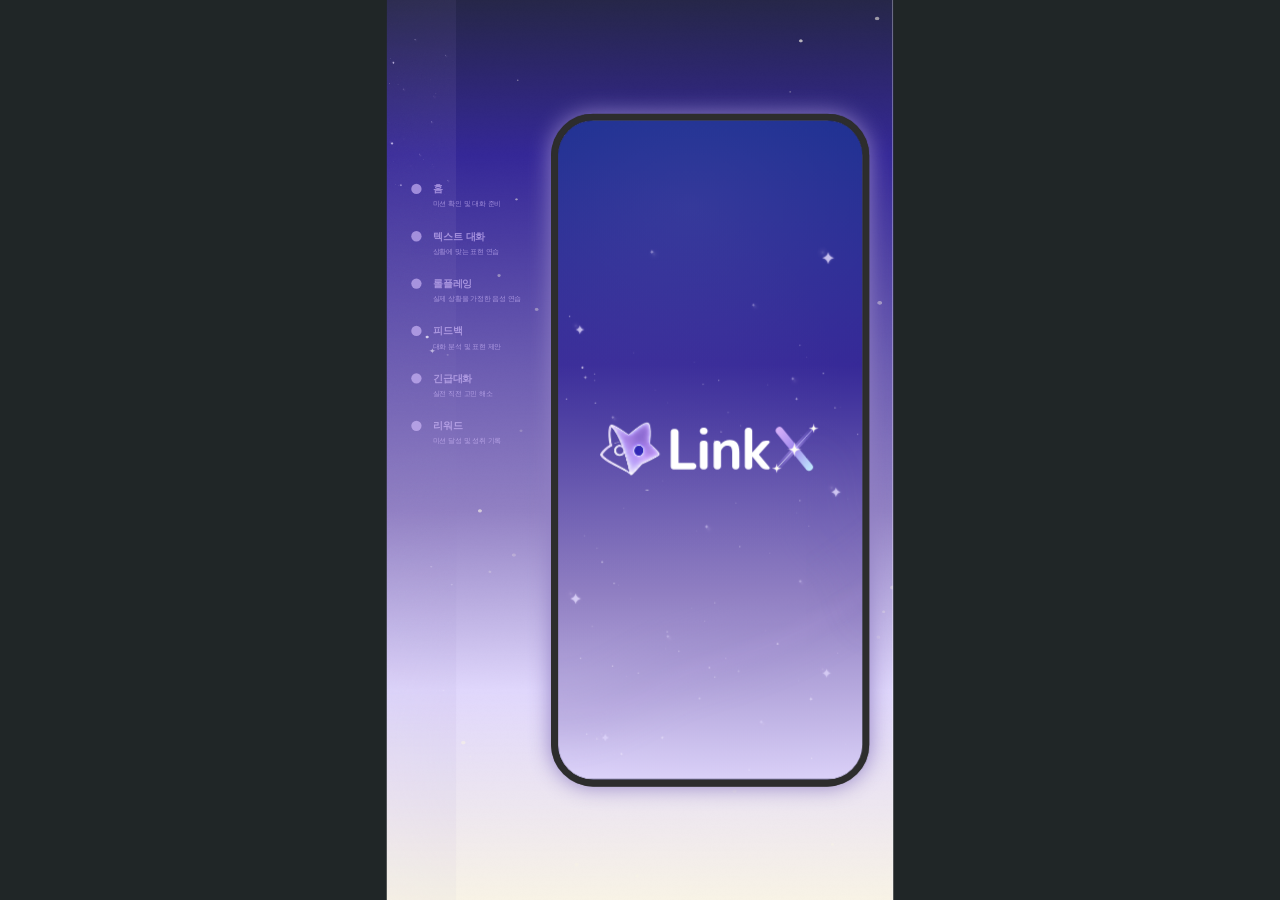
==== index.html @ 9f81b7de "feat: apply Figma portrait exhibition composition and unified bezel" ====
<!doctype html><html lang="ko"><meta charset="utf-8"><meta name="viewport" content="width=device-width,initial-scale=1"><title>LinkX · Prototype</title><style>
*{box-sizing:border-box}body{margin:0;background:#f3f4f7;color:#252631;font:14px system-ui,sans-serif;display:grid;grid-template-columns:310px 1fr;height:100vh;height:100dvh;overflow:hidden;grid-template-rows:minmax(0,1fr)}aside{background:white;border-right:1px solid #e2e3e8;display:flex;flex-direction:column;min-height:0}header{padding:22px 20px 14px}h1{margin:0;font-size:24px}small{color:#737580}input{margin:0 16px 12px;padding:10px;border:1px solid #ddd;border-radius:8px}nav{flex:1;min-height:0;overflow-y:auto;padding:0 12px 20px}h3{font-size:12px;color:#777;margin:20px 8px 6px}button{font:inherit;cursor:pointer}nav button{display:block;width:100%;text-align:left;border:none;background:none;padding:9px 12px;border-radius:7px;color:#343440}nav button[hidden],nav section[hidden]{display:none}nav button:hover,nav button.active{background:#e9e9f7;color:#5146a5}main{min-height:0;min-width:0;display:grid;grid-template-rows:auto minmax(0,1fr) auto;overflow:hidden} .bar{width:100%;display:flex;gap:8px;align-items:center;padding:12px 20px;background:white;border-bottom:1px solid #ddd}.bar strong{flex:1}.bar button,.bar a{background:#fff;border:1px solid #ddd;padding:7px 10px;border-radius:7px;color:inherit;text-decoration:none}#stage{position:relative;width:100%;height:100%;min-height:0;min-width:0;overflow:hidden}iframe{position:absolute;left:50%;top:50%;border:0;background:white;width:390px;height:844px;box-shadow:0 12px 36px #0002;flex-shrink:0;transform-origin:center;border-radius:12px}#note{padding:8px 16px;color:#666;font-size:12px;text-align:center} @media(max-width:650px){body{grid-template-columns:150px 1fr}header{padding:12px}nav{padding:0 4px}nav button{font-size:12px}.bar{padding:8px;flex-wrap:wrap}.bar strong{width:100%;flex:auto}}
body{grid-template-columns:236px 1fr;background:#f4f3f7}#exhibit{display:contents}aside{background:transparent;border:0;padding:24px 14px 18px 20px}header{padding:12px 12px 24px}header h1{font-size:29px;letter-spacing:-1.3px}header small{font-size:12px;color:#777282}#search{display:none}nav{padding:0;overflow:auto}nav section{margin-bottom:6px}nav h3{display:none}nav button{padding:13px 16px;border-radius:12px;font-size:14px;font-weight:550}nav button.active{background:#e4dff6;color:#352897}.bar{background:transparent;border:0;padding:24px 28px 8px}.bar strong{font-size:16px}.bar button,.bar a{border-color:#e0dce8;border-radius:10px}#note{padding:12px 20px 20px}iframe{border-radius:44px;box-shadow:0 18px 56px #26204422;clip-path:inset(0 round 44px)}#guide{position:absolute;left:calc(50% + 215px);top:50%;transform:translateY(-50%);width:195px;color:#51476c;display:none}#guide h2{font-size:19px;line-height:1.45;margin:0 0 10px}#guide p{font-size:13px;line-height:1.7;margin:0;color:#777282}#guide.on{display:block}@media(max-width:1050px){#guide.on{display:none}}@media(max-width:650px){body{grid-template-columns:112px 1fr}aside{padding:8px 4px}header{padding:12px 6px}header h1{font-size:21px}nav button{padding:10px 7px;font-size:12px}.bar{padding:8px}.bar strong{font-size:13px}}@media (orientation:portrait){body{display:block;position:relative;overflow:hidden}#exhibit{display:block;position:absolute;width:1080px;height:1920px;left:50%;top:50%;transform:translate(-50%,-50%) scale(var(--exhibit-scale,1));transform-origin:center;background:#f4f3f7}#exhibit aside{position:absolute;inset:0;display:block;padding:0;pointer-events:none}#exhibit header{position:absolute;left:0;right:0;top:120px;text-align:center;padding:0}#exhibit header h1{font-size:76px;letter-spacing:-5px}#exhibit header small{font-size:24px}#exhibit nav{position:absolute;left:26px;top:655px;width:213px;pointer-events:auto}#exhibit nav button{font-size:25px;padding:25px 18px;border-radius:20px;margin:3px 0}#exhibit main{position:absolute;inset:0;display:block;pointer-events:none;overflow:visible}#exhibit #stage{position:absolute;inset:0;width:1080px;height:1920px;overflow:visible;pointer-events:none}#exhibit iframe{pointer-events:auto}#exhibit #guide.on{display:block;left:840px;top:960px;width:210px}#exhibit #guide h2{font-size:28px;word-break:keep-all}#exhibit #guide p{font-size:22px;word-break:keep-all}#exhibit .bar{position:absolute;top:1598px;left:265px;width:550px;z-index:2;justify-content:center;padding:0;gap:12px;pointer-events:auto}#exhibit .bar strong,#exhibit #resume,#exhibit #external{display:none}#exhibit .bar button{font-size:24px;padding:16px 30px;border-radius:30px}#exhibit #note{position:absolute;top:1720px;left:265px;width:550px;font-size:20px;line-height:1.6;padding:0}#exhibit #note:empty{display:none}}iframe{transform:translate(-50%,-50%) scale(var(--phone-scale,.8))}@media (orientation:portrait){iframe{transform:translate(-50%,-50%) scale(1.410256)}}
#phone.lx-route-in{opacity:0;z-index:3;pointer-events:none;transition:opacity 180ms ease-out}#phone.lx-route-in.lx-route-show{opacity:1}.lx-route-previous{z-index:2;pointer-events:none!important;opacity:1!important}@media(prefers-reduced-motion:reduce){#phone.lx-route-in{transition:none}}
#splashOverlay{z-index:4;opacity:1;transition:opacity .6s cubic-bezier(.4,0,.2,1);pointer-events:none;background:#192d90}#splashOverlay.fade-out{opacity:0}@media(prefers-reduced-motion:reduce){#splashOverlay{transition:none}}

/* Exhibition composition — Figma 2160 × 3840, uniformly fitted. */
body{display:block;position:relative;background:#202627;overflow:hidden}
#exhibit{display:block;position:absolute;width:2160px;height:3840px;left:50%;top:50%;transform:translate(-50%,-50%) scale(var(--exhibit-scale,1));transform-origin:center;background:url('assets/exhibition/nebula.png') 0 0/2160px 3840px no-repeat,linear-gradient(180deg,#202627 0%,#352897 23.05%,#9180c3 59.62%,#e0d7fc 78.37%,#f8f3e6 100%);overflow:hidden}
#exhibit:before{content:"";position:absolute;inset:0;background:url('assets/exhibition/stars.png') 295px 0/1865px 3840px no-repeat;pointer-events:none}
#exhibit aside{position:absolute;inset:0;display:block;padding:0;pointer-events:none}
#exhibit header,#exhibit .bar,#exhibit #note,#exhibit #guide,#exhibit #search{display:none!important}
#exhibit nav{position:absolute;left:104px;top:781px;width:485.65px;padding:0;overflow:visible;pointer-events:auto}
#exhibit nav section{display:grid;gap:0;margin:0}
#exhibit nav button{position:relative;display:flex;flex-direction:column;justify-content:flex-start;align-items:flex-start;width:100%;height:202.1165px;margin:0;padding:0 0 0 92px;border:0;border-radius:0;background:transparent;color:#d6bfff;font-family:inherit;font-size:43px;line-height:1.15;font-weight:650;letter-spacing:-1px;opacity:.62;text-align:left;transition:opacity .22s,color .22s;white-space:nowrap}
#exhibit nav button:before{content:"";position:absolute;left:0;top:3px;width:44px;height:44px;border-radius:50%;background:#d6bfff;transition:background .22s,box-shadow .22s}
#exhibit nav button small{display:block;margin-top:21px;color:inherit;font-size:29px;font-weight:400;letter-spacing:-.5px;line-height:1.4;white-space:normal;word-break:keep-all;max-width:394px}
#exhibit nav button.active{opacity:1;color:#f8f3e6;background:transparent}
#exhibit nav button.active:before{background:#f8f3e6;box-shadow:0 0 24px 8px #e0d7fc88}
#exhibit nav button:hover{opacity:1;background:transparent}
#exhibit main{position:absolute;inset:0;display:block;pointer-events:none;overflow:visible}
#exhibit #stage{position:absolute;left:701px;top:485px;width:1357px;height:2870px;border-radius:179px;background:#2d2d2d;box-shadow:0 0 97px #9180c3;overflow:visible;pointer-events:none}
#exhibit #stage:after{content:"";position:absolute;inset:0;z-index:10;border:29px solid #2d2d2d;border-radius:179px;pointer-events:none}
#exhibit #stage iframe{position:absolute;left:50%;top:50%;width:390px;height:844px;border:0;border-radius:45px;clip-path:inset(0 round 45px);box-shadow:none;pointer-events:auto}
#exhibit #stage #splashOverlay{pointer-events:none}

</style><div id="exhibit"><aside><header><h1>LinkX</h1><small>인터랙티브 프로토타입</small></header><input id="search" placeholder="화면 검색"><nav id="list"><section><button data-group="메인" data-key="" data-path="modules/main/index.html">홈<small>미션 확인 및 대화 준비</small></button><button data-group="텍스트 모드 · 피드백" data-key="5" data-path="modules/textmode/index.html">텍스트 대화<small>상황에 맞는 표현 연습</small></button><button data-group="롤플레잉" data-key="start" data-path="modules/roleplay/index.html">롤플레잉<small>실제 상황을 가정한 음성 연습</small></button><button data-group="텍스트 모드 · 피드백" data-key="11" data-path="modules/textmode/index.html">피드백<small>대화 분석 및 표현 제안</small></button><button data-group="긴급대화" data-key="" data-path="modules/emergency/index.html">긴급대화<small>실전 직전 고민 해소</small></button><button data-group="리워드" data-key="chat-done-01" data-path="modules/mission/index.html">리워드<small>미션 달성 및 성취 기록</small></button></section></nav></aside><main><div class="bar"><strong id="title">스플래시 / 스플래시</strong><button id="reset">다시 시작</button><button id="resume">자동 진행</button><a id="external" target="_blank" rel="noopener">새 창</a></div><div id="stage"><iframe src="about:blank" id="phone" aria-label="실제 프로토타입" allow="microphone; camera"></iframe><div id="guide"><h2>직접 대화해 보세요.</h2><p>입력창을 터치하고 걱정되는 마음을 이야기해 보세요. 입력하지 않아도 대화는 자동으로 진행됩니다.</p></div></div><div id="note"></div></main></div><script>
const E='modules/emergency/index.html',S='modules/saved/index.html',R='modules/roleplay/index.html',M='modules/mission/index.html',F='modules/textmode/index.html';
const groups=[
['스플래시','modules/splash/index.html',[['?entry=launch','스플래시']]],
['메인','modules/main/index.html',[['','메인 화면']]],
['리워드 보관함','modules/reward/index.html',[['?sort=newest','나의 밤하늘']]],
['긴급대화',E,[['','시작 · 실제 흐름'],['?preview=greeting','첫 AI 인사'],['?preview=input','메시지 입력'],['?preview=loading','답변 생성 중'],['?preview=regenerate','답변 재생성'],['?preview=long','대화 이어가기'],['?preview=scroll','긴 대화 · 스크롤'],...['prepare','network','response','general'].map((v,i)=>['?preview=error&error='+v,['대화 준비 오류','네트워크 오류','응답 생성 오류','일반 오류'][i]]),...['prepare','network','response','general'].map((v,i)=>['?error='+v+'&errorTurn=2',['실제 진행 중 · 대화 준비 오류','실제 진행 중 · 네트워크 오류','실제 진행 중 · 응답 생성 오류','실제 진행 중 · 일반 오류'][i]]),['?preview=confirm','나가기 확인'],['?preview=transition','출발 전환'],['?preview=departure','출발 · 돌아왔어요']]],
['저장목록',S,[['?tab=emergency','긴급대화 저장목록'],['?tab=saved','북마크 저장목록'],['?tab=emergency&sort=old','오래된순'],['?tab=saved&menu=1','정렬 메뉴'],['?tab=emergency&preview=empty','빈 긴급대화'],['?tab=saved&preview=empty','빈 북마크']]],
['롤플레잉',R,[['start','01 시작'],['regen','02 답변 재생성'],['input','03 음성 입력'],['gen','04 AI 생성'],['err1','05 인터넷 오류'],['out','06 AI 출력'],['err2','07 알 수 없는 오류'],['done','08 미션 완료'],['suggest','추천 문장'],['modal','나가기 팝업']]],
['리워드',M,[['chat-done-01','리워드 알림'],['chat-done-02','알림 펼침'],['reward-1','별 누르기'],['reward-2','보상 애니메이션 1'],['reward-2-1','보상 애니메이션 2'],['reward-3','보상 확인'],['reward-decorate','장식하기'],...Array.from({length:7},(_,i)=>['next-quest-'+(i+1),'다음 미션 '+(i+1)]),['reward-loading','리워드 로딩'],['reward-error','리워드 오류'],['main','메인 · 임시']]],
['텍스트 모드 · 피드백',F,["기본","상황 제시 01","상황 제시 02","카페 선택 대기","상황 선택 01","상황 선택 02","미션 발생 01","미션 발생 02","일시중지","피드백 로딩","피드백","피드백 꾹 누르기","북마크 대기","북마크 완료 01","북마크 완료 02","연습 로그","연습 로그 · 피드백 있음","네트워크 오류","일반 오류","대화 준비 오류","응답 생성 오류","미션 완료 보고","미션 완료 01","미션 완료 02"].map((n,i)=>[String(i+1),n])],
['공통','',[['onboarding','온보딩 · 구현 예정']]]];
let phone=document.querySelector('#phone');const list=document.querySelector('#list'),title=document.querySelector('#title'),note=document.querySelector('#note');let selected,loaded='',pending=null,guidedStartSeq=0;
function api(){return phone.contentWindow}function highlight(g,k){if(g==='스플래시')g='메인';if(g==='리워드 보관함')g='리워드';if(g==='텍스트 모드 · 피드백'){const v=Number(k);k=(v>=10&&v<=17)?'11':'5';}document.querySelector('#guide').classList.toggle('on',g==='긴급대화');document.querySelectorAll('nav button').forEach(b=>b.classList.toggle('active',b.dataset.group===g&&(b.dataset.key===k||g==='롤플레잉'||g==='미션'||g==='리워드')))}
function apply(item){const [g,p,k,n]=item;try{const w=api();if(p===R){const a=w.LinkXRoleplay;if(k==='suggest'){a.go('start');a.suggest()}else if(k==='modal'){a.go('start');a.modal()}else a.go(k)}else if(p===M){if(k==='chat-mission-01'||k==='chat-done-01')w.LinkXMissionReward.start(k==='chat-done-01'?'reward':'mission');else w.LinkXMissionReward.inspect(k);}else if(p===F)w.LinkXFeedback.go(+k)}catch(e){note.textContent='화면 연결을 확인할 수 없습니다: '+e.message}}
let splashOverlay=null,splashRun=0,splashTimer=0,splashPause=null;
function cancelSplash(){
  splashRun++;clearTimeout(splashTimer);
  if(splashOverlay){splashOverlay.remove();splashOverlay=null}
  if(splashPause){splashPause.remove();splashPause=null}
  phone.style.pointerEvents='';
}
function launchSplash(){
  const run=++splashRun;
  const overlay=document.createElement('iframe');
  overlay.id='splashOverlay';overlay.title='스플래시';overlay.style.transform=phone.style.transform;
  splashOverlay=overlay;phone.style.pointerEvents='none';
  let ended=false,ready=false,fading=false;
  const homeUrl='modules/main/index.html?stage=first&v=home-guided-06';
  function finish(){
    if(run!==splashRun||!ended||!ready||fading)return;
    fading=true;
    if(splashPause){splashPause.remove();splashPause=null}
    selected=['메인','modules/main/index.html','','메인 화면'];
    loaded=selected[1];title.textContent='메인 / 메인 화면';highlight('메인','');
    document.querySelector('#external').href=homeUrl;
    requestAnimationFrame(()=>requestAnimationFrame(()=>{
      if(run!==splashRun)return;
      overlay.classList.add('fade-out');
      splashTimer=setTimeout(()=>{if(run!==splashRun)return;overlay.remove();splashOverlay=null;phone.style.pointerEvents='';},650);
    }));
  }
  overlay.addEventListener('load',()=>{wireRoute(overlay.contentWindow);
    if(run!==splashRun)return;
    try{overlay.contentDocument.addEventListener('splash:end',()=>{clearTimeout(splashTimer);splashTimer=setTimeout(()=>{ended=true;finish()},500)},{once:true})}catch{}
    // Fallback for a cached splash file that does not emit the custom event.
    splashTimer=setTimeout(()=>{ended=true;finish()},4600);
  },{once:true});
  phone.addEventListener('load',()=>{
    if(run!==splashRun)return;
    try{
      const d=phone.contentDocument;
      if(!d.querySelector('#lx-wrap'))return;
      splashPause=d.createElement('style');
      splashPause.textContent='*,*::before,*::after{animation-play-state:paused!important}';
      d.head.appendChild(splashPause);
      if(phone.contentWindow.LinkXHome)phone.contentWindow.LinkXHome.replay();
    }catch{}
    ready=true;finish();
  },{once:true});
  overlay.src='modules/splash/index.html?v=splash-14f6320';
  document.querySelector('#stage').appendChild(overlay);
  pending=null;loaded='modules/splash/index.html';
  phone.removeAttribute('srcdoc');phone.src=homeUrl;
}
let routeSeq=0,routeTimer=0,routeBusy=false,routeBypass=false,routePrevious=null,routeNext=null;
function cancelRoute(){
  routeSeq++;clearTimeout(routeTimer);routeBusy=false;routeBypass=false;
  if(routeNext){routeNext.remove();routeNext=null}
  if(routePrevious){routePrevious.remove();routePrevious=null}
  phone.classList.remove('lx-route-in','lx-route-show','lx-route-previous');
  phone.style.pointerEvents='';phone.style.opacity='';phone.style.zIndex='';
}
function routeTransition(url,prepare){
  cancelRoute();
  const seq=routeSeq;routeBusy=true;
  if(matchMedia('(prefers-reduced-motion: reduce)').matches){if(prepare)prepare();phone.src=url;routeBusy=false;return;}
  routeTimer=setTimeout(()=>{
    if(seq!==routeSeq)return;
    const old=phone, next=document.createElement('iframe');
    routeNext=next;next.className='lx-route-in';next.style.opacity='0';next.style.background='transparent';next.style.zIndex='3';next.style.pointerEvents='none';next.style.transform=old.style.transform;
    next.title=old.title||'실제 프로토타입';next.setAttribute('allow',old.getAttribute('allow')||'microphone; camera');next.setAttribute('aria-label','실제 프로토타입');
    old.style.pointerEvents='none';
    function ready(){
      if(seq!==routeSeq||routeNext!==next)return;
      try{if(!modulePath(next.contentWindow.location.href)||next.contentDocument.readyState!=='complete')return;}catch{return;}
      next.removeEventListener('load',ready);
      routeNext=null;routePrevious=old;
      old.removeAttribute('id');old.classList.add('lx-route-previous');old.style.zIndex='2';
      next.id='phone';phone=next;
      phone.addEventListener('load',onPhoneLoad);
      if(prepare)prepare();
      onPhoneLoad();
      requestAnimationFrame(()=>requestAnimationFrame(()=>{
        if(seq!==routeSeq)return;
        next.style.opacity='';next.classList.add('lx-route-show');
        routeTimer=setTimeout(()=>{if(seq!==routeSeq)return;old.remove();routePrevious=null;next.classList.remove('lx-route-in','lx-route-show');next.style.zIndex='';next.style.pointerEvents='';routeBusy=false;},210);
      }));
    }
    next.addEventListener('load',ready);
    next.src=url;document.querySelector('#stage').appendChild(next);
  },70);
}
function modulePath(url){try{return new URL(url,location.href).pathname.match(/\/modules\/([^/]+)\//)?.[1]||''}catch{return ''}}
function wireRoute(win){
  try{const d=win.document;if(d.head&&!d.querySelector('#lx-exhibit-hide-status')){const style=d.createElement('style');style.id='lx-exhibit-hide-status';style.textContent='.lx-unified-status,.statusbar,.status-bar,.statusBar,.ios-status-bar,[data-asset="statusBar"]{visibility:hidden!important;opacity:0!important}';d.head.append(style)}}catch{}

  try{
    if(win.__lxRouteWired)return;win.__lxRouteWired=true;
    if(win.navigation)win.navigation.addEventListener('navigate',e=>{
      const from=modulePath(win.location.href),to=modulePath(e.destination.url);
      if(splashOverlay||routeBypass||routeBusy||!e.cancelable||!from||!to||from===to||e.navigationType==='traverse')return;
      if(new URL(e.destination.url).origin!==location.origin)return;
      e.preventDefault();const url=e.destination.url;
      routeTransition(url);
    });
  }catch{}
}
window.linkxTransitionNavigate=function(url,source,replace=false){
  if(splashOverlay||routeBusy||routeBypass)return false;
  try{if(!modulePath(url)||modulePath(url)===modulePath(source.location.href)||new URL(url,location.href).origin!==location.origin)return false;
    if(source!==phone.contentWindow)return false;routeTransition(url);return true;
  }catch{return false}
};
function choose(item){
  const wasSplash=!!splashOverlay;
  cancelSplash();
  cancelRoute();
  // Sidebar navigation (including Home) always starts the original FIRST main.
  // Guided in-module returns to main use iframe location changes, not choose().
  if(item[1]==='modules/main/index.html'||item[1]==='modules/splash/index.html'){
    sessionStorage.setItem('linkx:homeStage','first');
    sessionStorage.removeItem('linkx:guidedFlow');
  }
  const[g,p,k,n]=item;
  const guidedText=p===F&&(k==='start'||k==='5');
  if(guidedText){
    sessionStorage.setItem('linkx:guidedFlow','practice');
    sessionStorage.setItem('linkx:homeStage','first');
    sessionStorage.setItem('linkx:practiceContext','현재 미션 연습');
    sessionStorage.setItem('linkx:practiceTitle','짧게 먼저 말 걸어보기');
  }
  selected=item;title.textContent=g+' / '+n;highlight(g,k);note.textContent='';
  const special=[R,M,F].includes(p)&&!guidedText;
  const url=p?([R,M,F].includes(p)?p:p+k):'';
  const liveUrl=guidedText?F+'?n=5&v=original-sidebar-04&restart='+ ++guidedStartSeq:p==='modules/splash/index.html'?url+'&v=splash-14f6320':p===M?url+'?v=reward-a-20261125':p==='modules/main/index.html'?p+'?stage=first&v=home-guided-06':p===F?url+'?v=feedback-guided-07':p===R?url+'?v=roleplay-revised-20261124-02':(p===E||p===S)?url+(url.includes('?')?'&':'?')+'v=bookmark-press-01':url;
  document.querySelector('#external').href=liveUrl||'#';
  if(p==='modules/splash/index.html'){launchSplash();return}
  if(!p){loaded='';pending=null;phone.srcdoc='<body style="font:16px system-ui;display:grid;place-items:center;height:95vh">구현 예정</body>';return}
  if(special&&loaded===p&&((p===R&&api().LinkXRoleplay)||(p===M&&api().LinkXMissionReward)||(p===F&&api().LinkXFeedback))){apply(item);return}
  const previous=loaded;
  const load=()=>{pending=special?item:null;loaded=p;phone.removeAttribute('srcdoc');phone.src=liveUrl};
  if(previous&&previous!==p&&!wasSplash)routeTransition(liveUrl,()=>{pending=special?item:null;loaded=p});else load();
}
function onPhoneLoad(){wireRoute(phone.contentWindow);if(splashOverlay)return;if(pending){const item=pending;pending=null;apply(item);return}try{const u=new URL(phone.contentWindow.location.href);const module=u.pathname.match(/\/modules\/([^/]+)\//)?.[1];if(module){loaded='modules/'+module+'/index.html';const g=groups.find(x=>x[1]===loaded);if(g&&(!selected||selected[1]!==loaded)){const row=module==='textmode'&&u.searchParams.get('entry')==='practice'?['start','텍스트 대화']:g[2][0];selected=[g[0],loaded,row[0],row[1]];title.textContent=g[0]+' / '+row[1];highlight(g[0],row[0]);document.querySelector('#external').href=u.href}}}catch{}}
phone.addEventListener('load',onPhoneLoad);
function build(){const q=document.querySelector('#search').value.toLowerCase();for(const section of list.querySelectorAll('section')){let count=0;for(const b of section.querySelectorAll('button')){b.hidden=!(b.dataset.group+' '+b.textContent).toLowerCase().includes(q);if(!b.hidden)count++}section.hidden=!count}if(selected)highlight(selected[0],selected[2])}
list.addEventListener('click',e=>{const b=e.target.closest('button[data-path]');if(b)choose([b.dataset.group,b.dataset.path,b.dataset.key,b.childNodes[0].textContent.trim()])});
document.querySelector('#search').oninput=build;document.querySelector('#reset').onclick=()=>{
  let path='';try{path=new URL(phone.contentWindow.location.href).pathname}catch{}
  if(selected?.[1]===F||/\/modules\/textmode\/index\.html$/.test(path)){
    loaded='';pending=null;
    choose(['텍스트 모드 · 피드백',F,'5','텍스트 대화']);
  }else if(selected){loaded='';choose(selected)}
};document.querySelector('#resume').onclick=()=>{try{const w=api();if(w.LinkXMissionReward)w.LinkXMissionReward.resume();else if(w.LinkXFeedback)w.LinkXFeedback.resume();else if(w.LinkXRoleplay)w.LinkXRoleplay.go(w.LinkXRoleplay.current())}catch{}};
setInterval(()=>{try{const w=api(),r=w.LinkXRoleplay,m=w.LinkXMissionReward,f=w.LinkXFeedback;if(r)highlight('롤플레잉',r.current());if(m){const k=m.current();const g=groups.find(x=>x[1]===M&&x[2].some(y=>y[0]===k));if(g)highlight(g[0],k)}if(f)highlight('텍스트 모드 · 피드백',(selected?.[2]==='start'||selected?.[2]==='5')?'5':String(f.current()))}catch{}},250);
const stage=document.querySelector('#stage');function fit(){document.querySelector('#exhibit').style.setProperty('--exhibit-scale',Math.min(innerWidth/2160,innerHeight/3840));const transform='translate(-50%,-50%) scale('+(1299/390)+')';phone.style.transform=transform;if(splashOverlay)splashOverlay.style.transform=transform;if(routeNext)routeNext.style.transform=transform;if(routePrevious)routePrevious.style.transform=transform}if(window.ResizeObserver)new ResizeObserver(fit).observe(stage);window.addEventListener('resize',fit);fit();build();choose(['스플래시','modules/splash/index.html','?entry=launch','스플래시']);
</script></html>
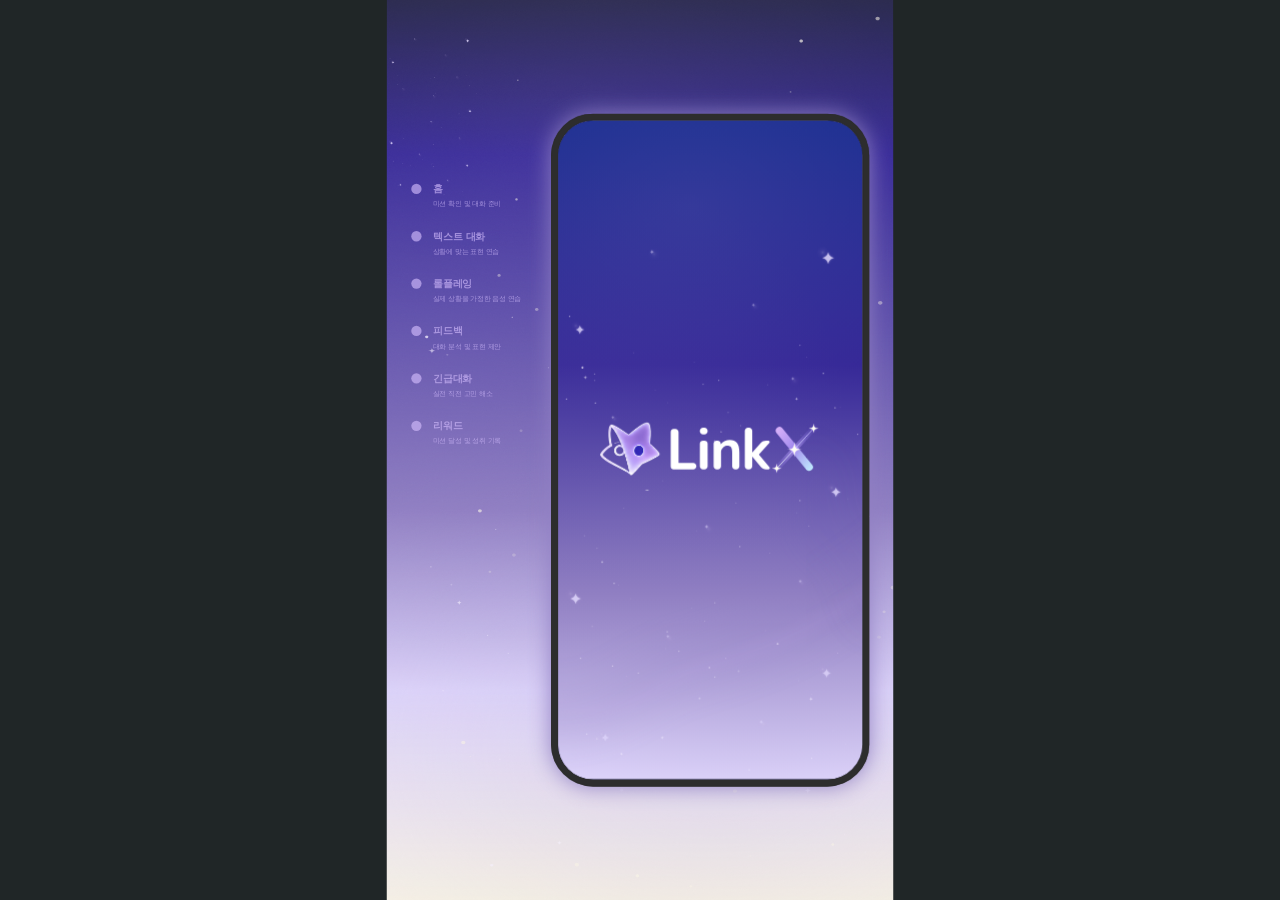
==== commit 6d77c492: "fix: remove exhibition background seams with transparent original star vectors" ====
--- a/index.html
+++ b/index.html
@@ -6,8 +6,8 @@
 
 /* Exhibition composition — Figma 2160 × 3840, uniformly fitted. */
 body{display:block;position:relative;background:#202627;overflow:hidden}
-#exhibit{display:block;position:absolute;width:2160px;height:3840px;left:50%;top:50%;transform:translate(-50%,-50%) scale(var(--exhibit-scale,1));transform-origin:center;background:url('assets/exhibition/nebula.png') 0 0/2160px 3840px no-repeat,linear-gradient(180deg,#202627 0%,#352897 23.05%,#9180c3 59.62%,#e0d7fc 78.37%,#f8f3e6 100%);overflow:hidden}
-#exhibit:before{content:"";position:absolute;inset:0;background:url('assets/exhibition/stars.png') 295px 0/1865px 3840px no-repeat;pointer-events:none}
+#exhibit{display:block;position:absolute;width:2160px;height:3840px;left:50%;top:50%;transform:translate(-50%,-50%) scale(var(--exhibit-scale,1));transform-origin:center;background:url('assets/exhibition/nebula.png') center/2164px 3844px no-repeat,linear-gradient(180deg,#202627 0%,#352897 23.05%,#9180c3 59.62%,#e0d7fc 78.37%,#f8f3e6 100%);overflow:hidden;outline:1px solid transparent}
+#exhibit:before{content:"";position:absolute;inset:0;background:url('assets/exhibition/stars.svg') 0 0/2160px 3840px no-repeat;pointer-events:none}
 #exhibit aside{position:absolute;inset:0;display:block;padding:0;pointer-events:none}
 #exhibit header,#exhibit .bar,#exhibit #note,#exhibit #guide,#exhibit #search{display:none!important}
 #exhibit nav{position:absolute;left:104px;top:781px;width:485.65px;padding:0;overflow:visible;pointer-events:auto}
@@ -189,6 +189,6 @@
     choose(['텍스트 모드 · 피드백',F,'5','텍스트 대화']);
   }else if(selected){loaded='';choose(selected)}
 };document.querySelector('#resume').onclick=()=>{try{const w=api();if(w.LinkXMissionReward)w.LinkXMissionReward.resume();else if(w.LinkXFeedback)w.LinkXFeedback.resume();else if(w.LinkXRoleplay)w.LinkXRoleplay.go(w.LinkXRoleplay.current())}catch{}};
-setInterval(()=>{try{const w=api(),r=w.LinkXRoleplay,m=w.LinkXMissionReward,f=w.LinkXFeedback;if(r)highlight('롤플레잉',r.current());if(m){const k=m.current();const g=groups.find(x=>x[1]===M&&x[2].some(y=>y[0]===k));if(g)highlight(g[0],k)}if(f)highlight('텍스트 모드 · 피드백',(selected?.[2]==='start'||selected?.[2]==='5')?'5':String(f.current()))}catch{}},250);
+setInterval(()=>{try{const w=api(),r=w.LinkXRoleplay,m=w.LinkXMissionReward,f=w.LinkXFeedback;if(r)highlight('롤플레잉',r.current());if(m){const k=m.current();const g=groups.find(x=>x[1]===M&&x[2].some(y=>y[0]===k));if(g)highlight(g[0],k)}if(f)highlight('텍스트 모드 · 피드백',String(f.current()))}catch{}},250);
 const stage=document.querySelector('#stage');function fit(){document.querySelector('#exhibit').style.setProperty('--exhibit-scale',Math.min(innerWidth/2160,innerHeight/3840));const transform='translate(-50%,-50%) scale('+(1299/390)+')';phone.style.transform=transform;if(splashOverlay)splashOverlay.style.transform=transform;if(routeNext)routeNext.style.transform=transform;if(routePrevious)routePrevious.style.transform=transform}if(window.ResizeObserver)new ResizeObserver(fit).observe(stage);window.addEventListener('resize',fit);fit();build();choose(['스플래시','modules/splash/index.html','?entry=launch','스플래시']);
 </script></html>
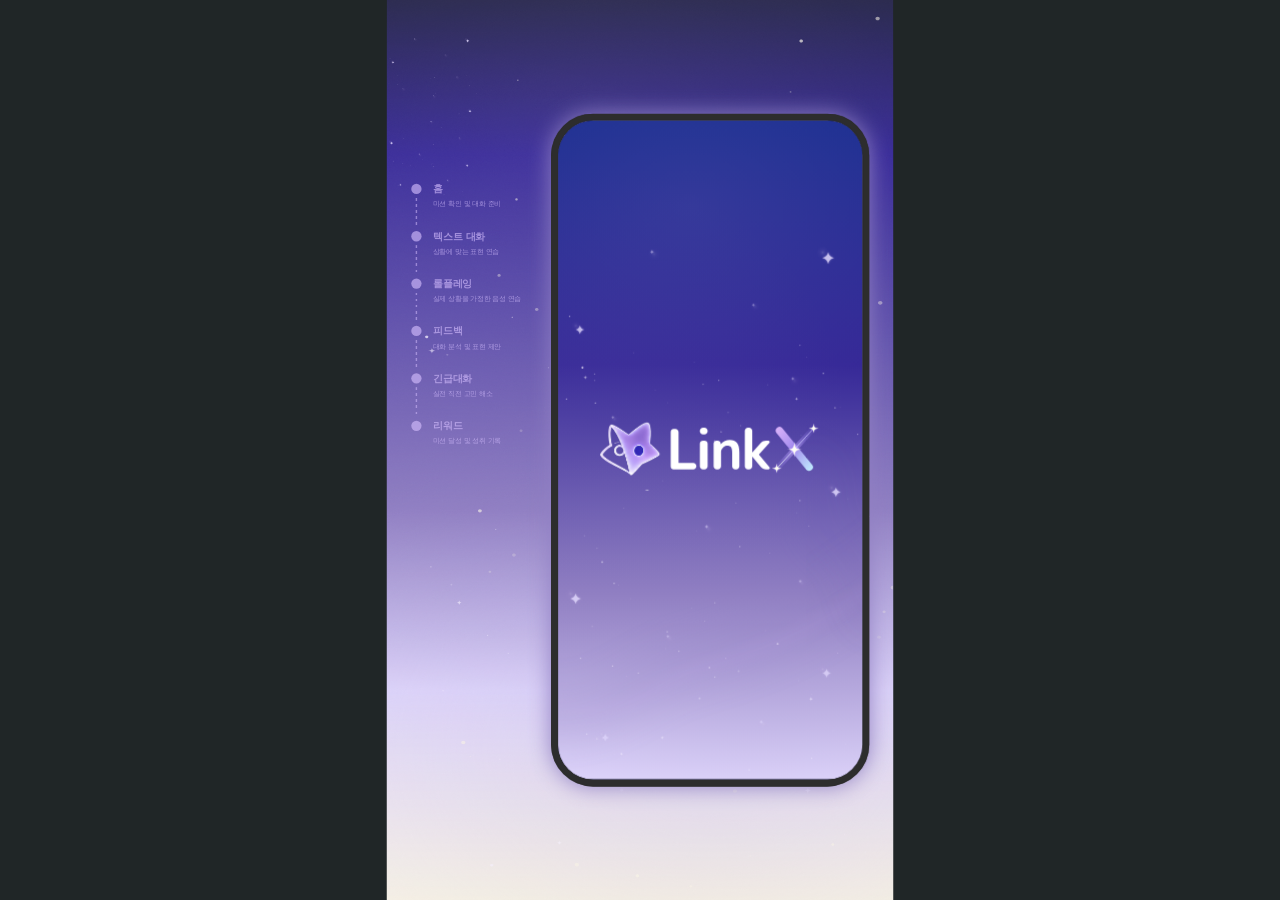
==== commit 6c9743ad: "style: connect exhibition flow nodes with dashed vertical connectors" ====
--- a/index.html
+++ b/index.html
@@ -24,6 +24,9 @@
 #exhibit #stage iframe{position:absolute;left:50%;top:50%;width:390px;height:844px;border:0;border-radius:45px;clip-path:inset(0 round 45px);box-shadow:none;pointer-events:auto}
 #exhibit #stage #splashOverlay{pointer-events:none}
 
+
+/* Link the six flow nodes without crossing the circles. */
+#exhibit nav button:not(:last-child):after{content:"";position:absolute;left:19px;top:63px;width:6px;height:122px;background:repeating-linear-gradient(to bottom,#d6bfff 0 12px,transparent 12px 26px);opacity:.85;pointer-events:none}
 </style><div id="exhibit"><aside><header><h1>LinkX</h1><small>인터랙티브 프로토타입</small></header><input id="search" placeholder="화면 검색"><nav id="list"><section><button data-group="메인" data-key="" data-path="modules/main/index.html">홈<small>미션 확인 및 대화 준비</small></button><button data-group="텍스트 모드 · 피드백" data-key="5" data-path="modules/textmode/index.html">텍스트 대화<small>상황에 맞는 표현 연습</small></button><button data-group="롤플레잉" data-key="start" data-path="modules/roleplay/index.html">롤플레잉<small>실제 상황을 가정한 음성 연습</small></button><button data-group="텍스트 모드 · 피드백" data-key="11" data-path="modules/textmode/index.html">피드백<small>대화 분석 및 표현 제안</small></button><button data-group="긴급대화" data-key="" data-path="modules/emergency/index.html">긴급대화<small>실전 직전 고민 해소</small></button><button data-group="리워드" data-key="chat-done-01" data-path="modules/mission/index.html">리워드<small>미션 달성 및 성취 기록</small></button></section></nav></aside><main><div class="bar"><strong id="title">스플래시 / 스플래시</strong><button id="reset">다시 시작</button><button id="resume">자동 진행</button><a id="external" target="_blank" rel="noopener">새 창</a></div><div id="stage"><iframe src="about:blank" id="phone" aria-label="실제 프로토타입" allow="microphone; camera"></iframe><div id="guide"><h2>직접 대화해 보세요.</h2><p>입력창을 터치하고 걱정되는 마음을 이야기해 보세요. 입력하지 않아도 대화는 자동으로 진행됩니다.</p></div></div><div id="note"></div></main></div><script>
 const E='modules/emergency/index.html',S='modules/saved/index.html',R='modules/roleplay/index.html',M='modules/mission/index.html',F='modules/textmode/index.html';
 const groups=[
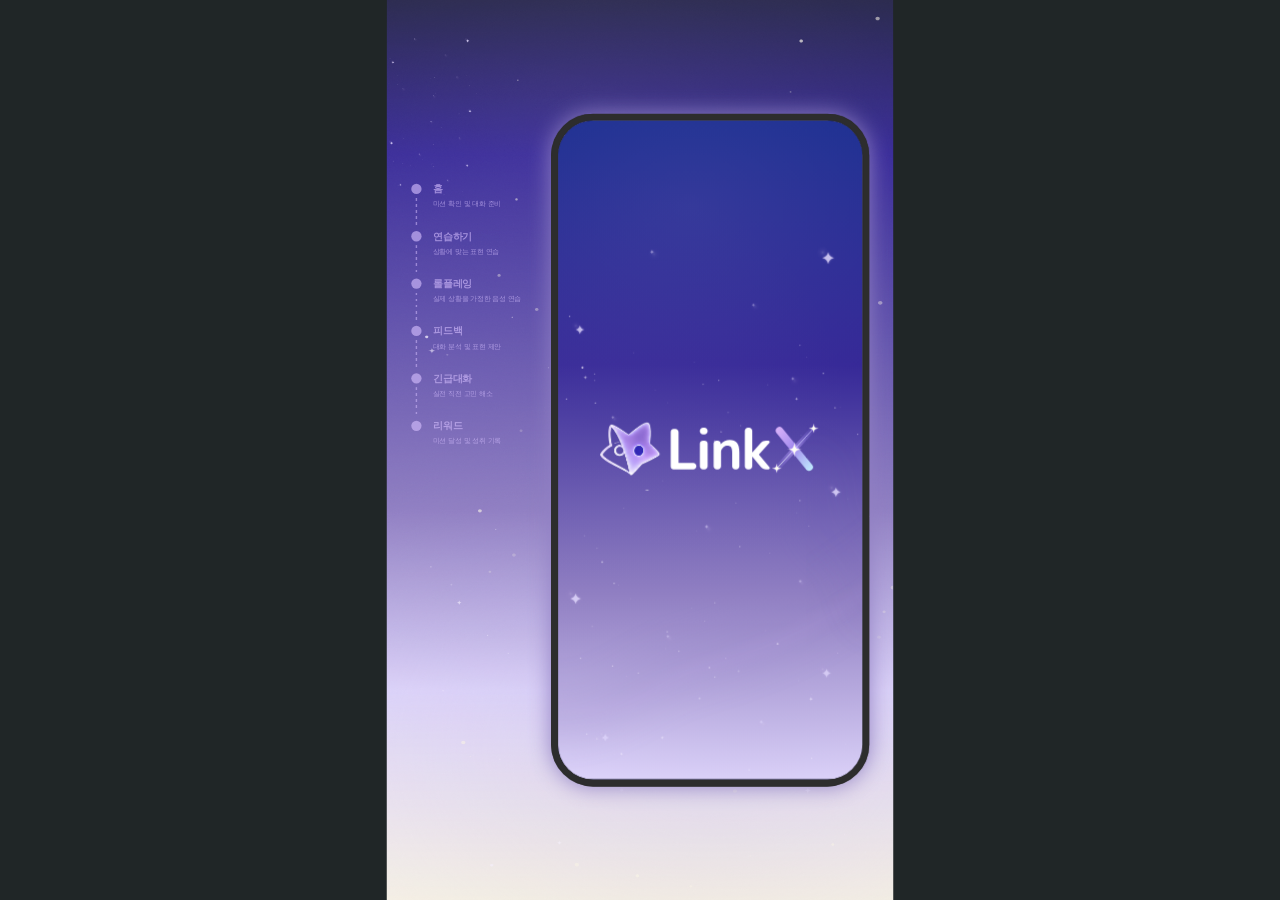
==== commit 0f8c10b2: "fix: disable manual text composer focus and rename exhibition practice step" ====
--- a/index.html
+++ b/index.html
@@ -27,7 +27,7 @@
 
 /* Link the six flow nodes without crossing the circles. */
 #exhibit nav button:not(:last-child):after{content:"";position:absolute;left:19px;top:63px;width:6px;height:122px;background:repeating-linear-gradient(to bottom,#d6bfff 0 12px,transparent 12px 26px);opacity:.85;pointer-events:none}
-</style><div id="exhibit"><aside><header><h1>LinkX</h1><small>인터랙티브 프로토타입</small></header><input id="search" placeholder="화면 검색"><nav id="list"><section><button data-group="메인" data-key="" data-path="modules/main/index.html">홈<small>미션 확인 및 대화 준비</small></button><button data-group="텍스트 모드 · 피드백" data-key="5" data-path="modules/textmode/index.html">텍스트 대화<small>상황에 맞는 표현 연습</small></button><button data-group="롤플레잉" data-key="start" data-path="modules/roleplay/index.html">롤플레잉<small>실제 상황을 가정한 음성 연습</small></button><button data-group="텍스트 모드 · 피드백" data-key="11" data-path="modules/textmode/index.html">피드백<small>대화 분석 및 표현 제안</small></button><button data-group="긴급대화" data-key="" data-path="modules/emergency/index.html">긴급대화<small>실전 직전 고민 해소</small></button><button data-group="리워드" data-key="chat-done-01" data-path="modules/mission/index.html">리워드<small>미션 달성 및 성취 기록</small></button></section></nav></aside><main><div class="bar"><strong id="title">스플래시 / 스플래시</strong><button id="reset">다시 시작</button><button id="resume">자동 진행</button><a id="external" target="_blank" rel="noopener">새 창</a></div><div id="stage"><iframe src="about:blank" id="phone" aria-label="실제 프로토타입" allow="microphone; camera"></iframe><div id="guide"><h2>직접 대화해 보세요.</h2><p>입력창을 터치하고 걱정되는 마음을 이야기해 보세요. 입력하지 않아도 대화는 자동으로 진행됩니다.</p></div></div><div id="note"></div></main></div><script>
+</style><div id="exhibit"><aside><header><h1>LinkX</h1><small>인터랙티브 프로토타입</small></header><input id="search" placeholder="화면 검색"><nav id="list"><section><button data-group="메인" data-key="" data-path="modules/main/index.html">홈<small>미션 확인 및 대화 준비</small></button><button data-group="텍스트 모드 · 피드백" data-key="5" data-path="modules/textmode/index.html">연습하기<small>상황에 맞는 표현 연습</small></button><button data-group="롤플레잉" data-key="start" data-path="modules/roleplay/index.html">롤플레잉<small>실제 상황을 가정한 음성 연습</small></button><button data-group="텍스트 모드 · 피드백" data-key="11" data-path="modules/textmode/index.html">피드백<small>대화 분석 및 표현 제안</small></button><button data-group="긴급대화" data-key="" data-path="modules/emergency/index.html">긴급대화<small>실전 직전 고민 해소</small></button><button data-group="리워드" data-key="chat-done-01" data-path="modules/mission/index.html">리워드<small>미션 달성 및 성취 기록</small></button></section></nav></aside><main><div class="bar"><strong id="title">스플래시 / 스플래시</strong><button id="reset">다시 시작</button><button id="resume">자동 진행</button><a id="external" target="_blank" rel="noopener">새 창</a></div><div id="stage"><iframe src="about:blank" id="phone" aria-label="실제 프로토타입" allow="microphone; camera"></iframe><div id="guide"><h2>직접 대화해 보세요.</h2><p>입력창을 터치하고 걱정되는 마음을 이야기해 보세요. 입력하지 않아도 대화는 자동으로 진행됩니다.</p></div></div><div id="note"></div></main></div><script>
 const E='modules/emergency/index.html',S='modules/saved/index.html',R='modules/roleplay/index.html',M='modules/mission/index.html',F='modules/textmode/index.html';
 const groups=[
 ['스플래시','modules/splash/index.html',[['?entry=launch','스플래시']]],
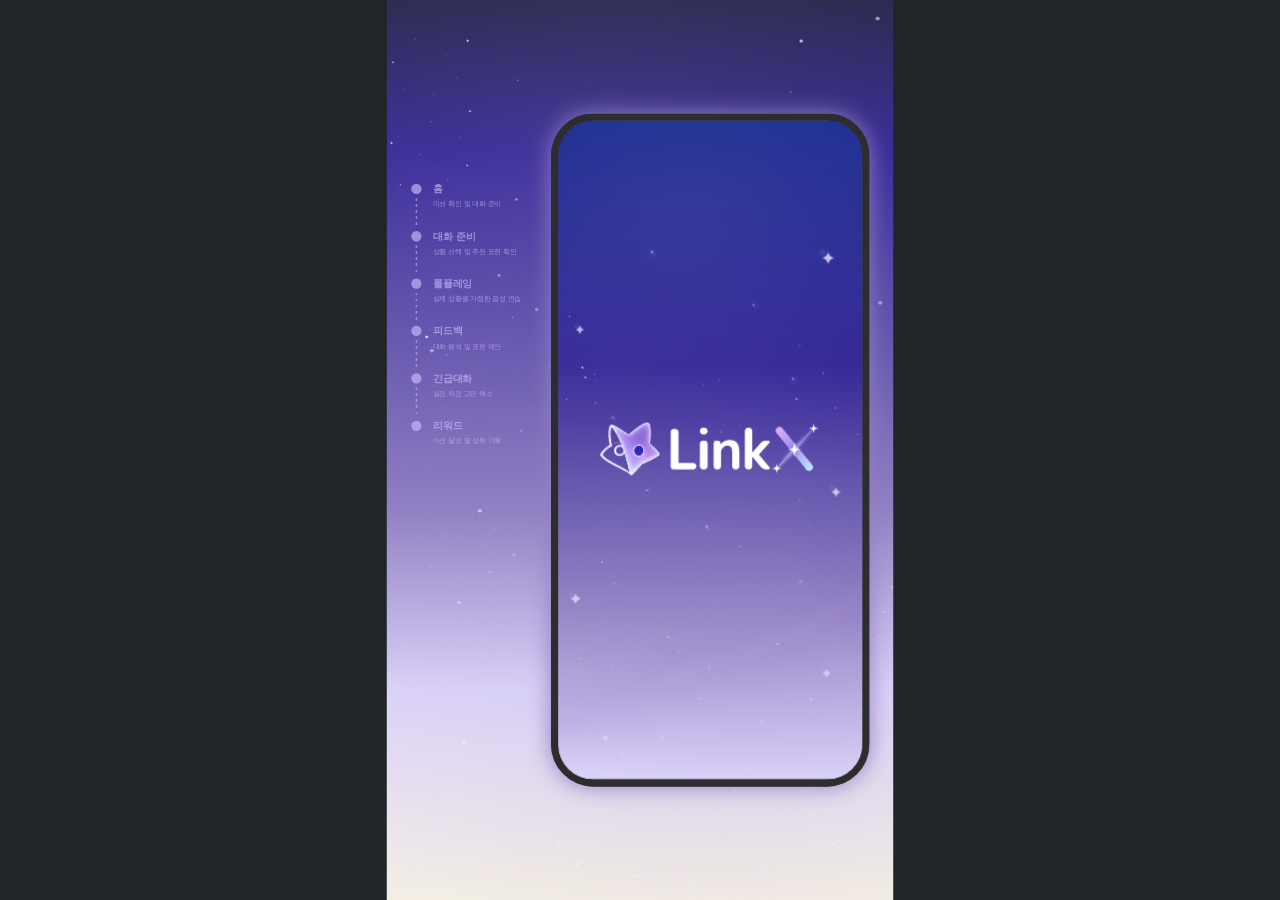
==== commit 107d0343: "fix: prevent keyboard opening outside scripted mission report and rename conversation preparation" ====
--- a/index.html
+++ b/index.html
@@ -27,7 +27,7 @@
 
 /* Link the six flow nodes without crossing the circles. */
 #exhibit nav button:not(:last-child):after{content:"";position:absolute;left:19px;top:63px;width:6px;height:122px;background:repeating-linear-gradient(to bottom,#d6bfff 0 12px,transparent 12px 26px);opacity:.85;pointer-events:none}
-</style><div id="exhibit"><aside><header><h1>LinkX</h1><small>인터랙티브 프로토타입</small></header><input id="search" placeholder="화면 검색"><nav id="list"><section><button data-group="메인" data-key="" data-path="modules/main/index.html">홈<small>미션 확인 및 대화 준비</small></button><button data-group="텍스트 모드 · 피드백" data-key="5" data-path="modules/textmode/index.html">연습하기<small>상황에 맞는 표현 연습</small></button><button data-group="롤플레잉" data-key="start" data-path="modules/roleplay/index.html">롤플레잉<small>실제 상황을 가정한 음성 연습</small></button><button data-group="텍스트 모드 · 피드백" data-key="11" data-path="modules/textmode/index.html">피드백<small>대화 분석 및 표현 제안</small></button><button data-group="긴급대화" data-key="" data-path="modules/emergency/index.html">긴급대화<small>실전 직전 고민 해소</small></button><button data-group="리워드" data-key="chat-done-01" data-path="modules/mission/index.html">리워드<small>미션 달성 및 성취 기록</small></button></section></nav></aside><main><div class="bar"><strong id="title">스플래시 / 스플래시</strong><button id="reset">다시 시작</button><button id="resume">자동 진행</button><a id="external" target="_blank" rel="noopener">새 창</a></div><div id="stage"><iframe src="about:blank" id="phone" aria-label="실제 프로토타입" allow="microphone; camera"></iframe><div id="guide"><h2>직접 대화해 보세요.</h2><p>입력창을 터치하고 걱정되는 마음을 이야기해 보세요. 입력하지 않아도 대화는 자동으로 진행됩니다.</p></div></div><div id="note"></div></main></div><script>
+</style><div id="exhibit"><aside><header><h1>LinkX</h1><small>인터랙티브 프로토타입</small></header><input id="search" placeholder="화면 검색"><nav id="list"><section><button data-group="메인" data-key="" data-path="modules/main/index.html">홈<small>미션 확인 및 대화 준비</small></button><button data-group="텍스트 모드 · 피드백" data-key="5" data-path="modules/textmode/index.html">대화 준비<small>상황 선택 및 추천 표현 확인</small></button><button data-group="롤플레잉" data-key="start" data-path="modules/roleplay/index.html">롤플레잉<small>실제 상황을 가정한 음성 연습</small></button><button data-group="텍스트 모드 · 피드백" data-key="11" data-path="modules/textmode/index.html">피드백<small>대화 분석 및 표현 제안</small></button><button data-group="긴급대화" data-key="" data-path="modules/emergency/index.html">긴급대화<small>실전 직전 고민 해소</small></button><button data-group="리워드" data-key="chat-done-01" data-path="modules/mission/index.html">리워드<small>미션 달성 및 성취 기록</small></button></section></nav></aside><main><div class="bar"><strong id="title">스플래시 / 스플래시</strong><button id="reset">다시 시작</button><button id="resume">자동 진행</button><a id="external" target="_blank" rel="noopener">새 창</a></div><div id="stage"><iframe src="about:blank" id="phone" aria-label="실제 프로토타입" allow="microphone; camera"></iframe><div id="guide"><h2>직접 대화해 보세요.</h2><p>입력창을 터치하고 걱정되는 마음을 이야기해 보세요. 입력하지 않아도 대화는 자동으로 진행됩니다.</p></div></div><div id="note"></div></main></div><script>
 const E='modules/emergency/index.html',S='modules/saved/index.html',R='modules/roleplay/index.html',M='modules/mission/index.html',F='modules/textmode/index.html';
 const groups=[
 ['스플래시','modules/splash/index.html',[['?entry=launch','스플래시']]],
